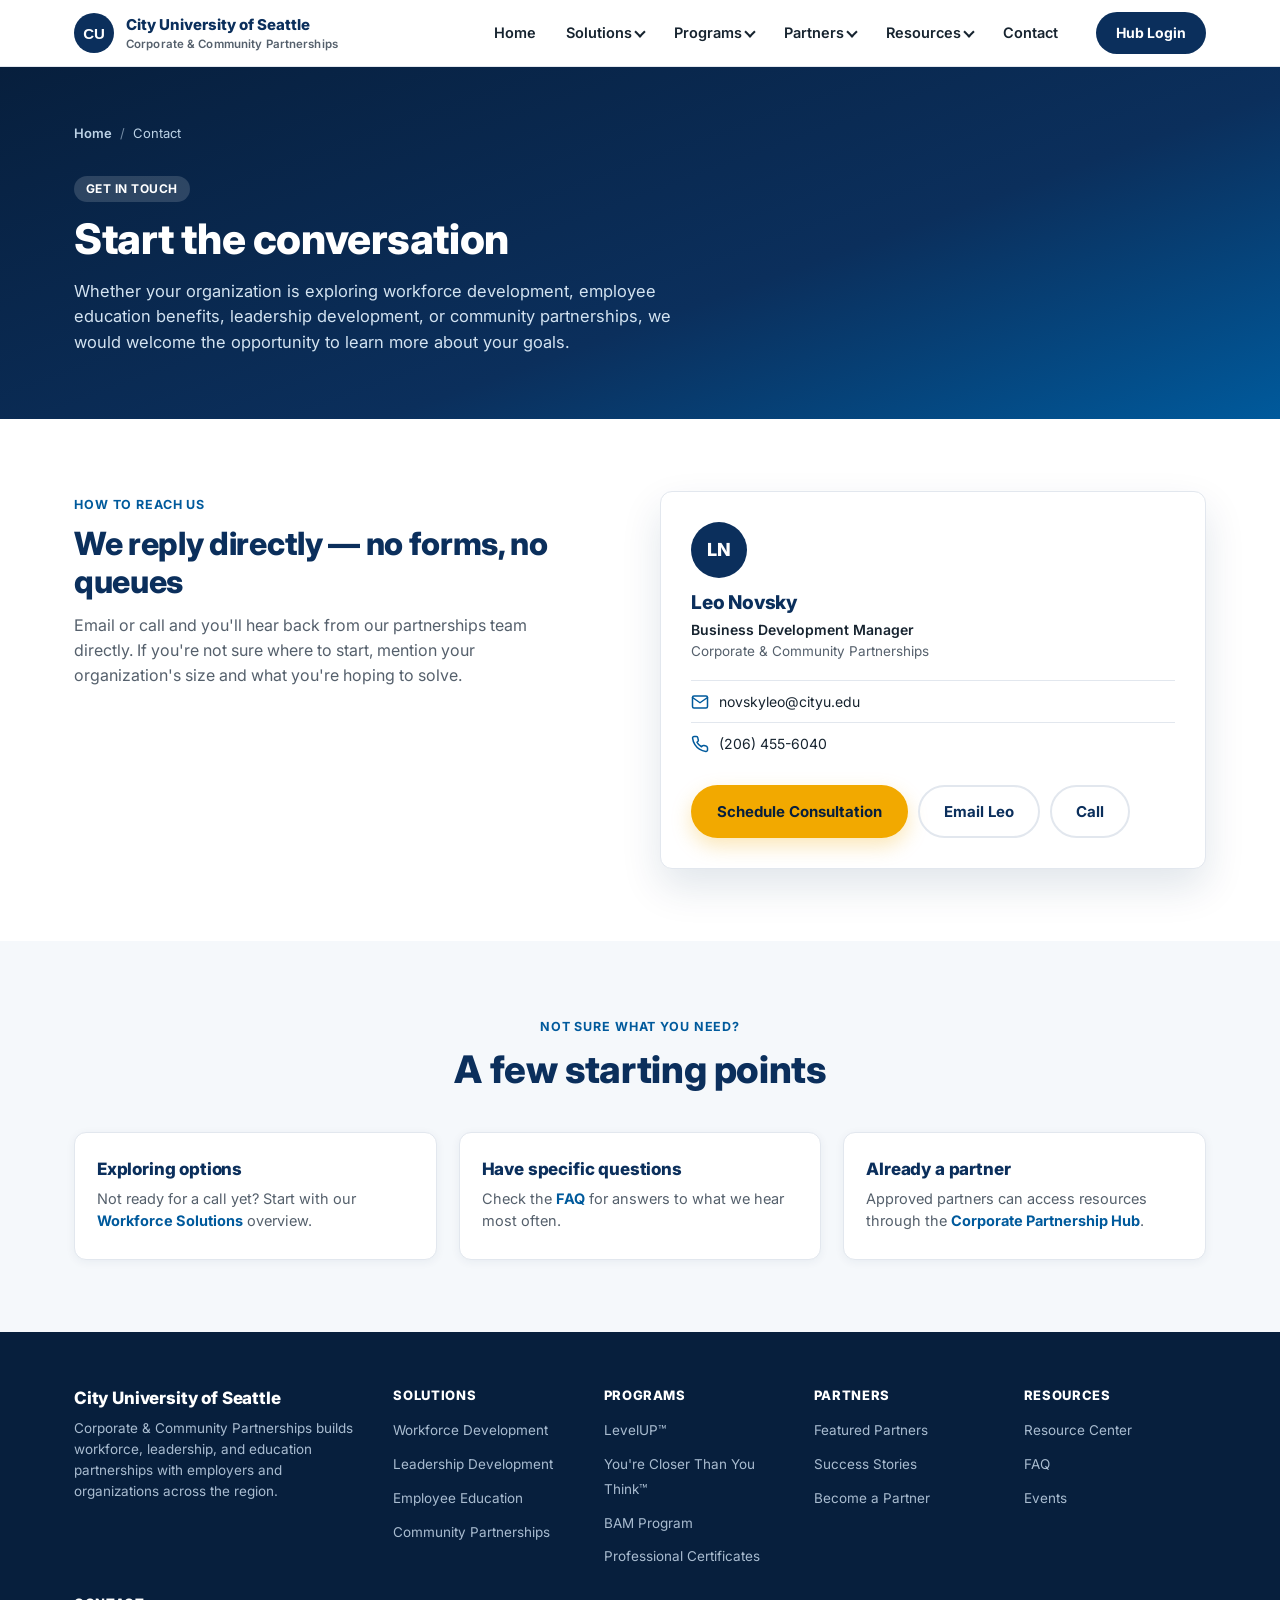
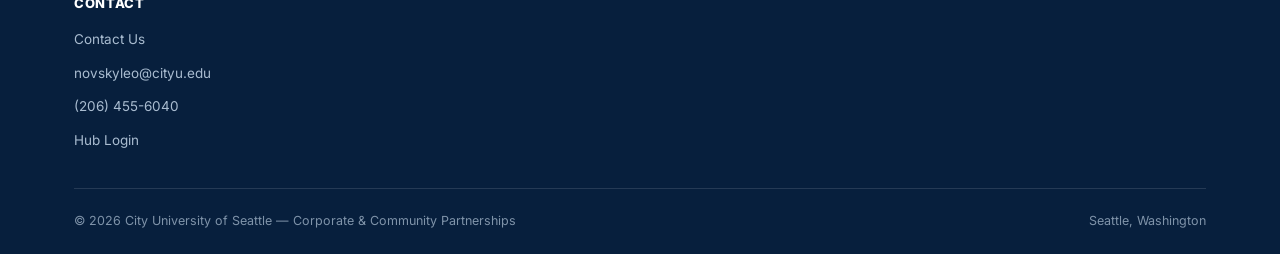
==== contact.html @ 57ca1e52 "Build out Corporate & Community Partnerships site Assembles the exported page set into a working sta" ====
<!DOCTYPE html>
<html lang="en">
<head>
<meta charset="UTF-8">
<meta name="viewport" content="width=device-width, initial-scale=1.0">
<title>Contact | City University of Seattle Corporate & Community Partnerships</title>
<meta name="description" content="Contact City University of Seattle's Corporate & Community Partnerships team to start a conversation about workforce development.">
<link rel="preconnect" href="https://fonts.googleapis.com">
<link rel="preconnect" href="https://fonts.gstatic.com" crossorigin>
<link href="https://fonts.googleapis.com/css2?family=Inter:wght@400;500;600;700;800;900&display=swap" rel="stylesheet">
<link rel="stylesheet" href="assets/styles.css">
</head>
<body>
<header>
  <div class="nav-wrap">
    <a href="index.html" class="brand">
      <img src="assets/cityu-logo.svg" alt="City University of Seattle logo">
      <span>City University of Seattle
        <span class="brand-sub">Corporate &amp; Community Partnerships</span>
      </span>
    </a>

    <nav class="primary-nav" id="primaryNav" aria-label="Primary">
      <ul>
        <li><a href="index.html">Home</a></li>

        <li class="has-dropdown">
          <button class="nav-top-btn" type="button" aria-expanded="false" aria-haspopup="true">Solutions <span class="caret" aria-hidden="true"></span></button>
          <div class="dropdown">
            <a href="workforce-solutions.html">Workforce Development</a>
            <a href="programs/levelup.html">Leadership Development</a>
            <a href="programs/closer-than-you-think.html">Employee Education</a>
            <a href="workforce-solutions.html#community">Community Partnerships</a>
          </div>
        </li>

        <li class="has-dropdown">
          <button class="nav-top-btn" type="button" aria-expanded="false" aria-haspopup="true">Programs <span class="caret" aria-hidden="true"></span></button>
          <div class="dropdown">
            <a href="programs/levelup.html">LevelUP&trade;</a>
            <a href="programs/closer-than-you-think.html">You're Closer Than You Think&trade;</a>
            <a href="programs/bam.html">BAM Program</a>
            <a href="programs/certificates.html">Professional Certificates</a>
          </div>
        </li>

        <li class="has-dropdown">
          <button class="nav-top-btn" type="button" aria-expanded="false" aria-haspopup="true">Partners <span class="caret" aria-hidden="true"></span></button>
          <div class="dropdown">
            <a href="partners.html">Featured Partners</a>
            <a href="success-stories.html">Success Stories</a>
            <a href="partners.html#process">Become a Partner</a>
          </div>
        </li>

        <li class="has-dropdown">
          <button class="nav-top-btn" type="button" aria-expanded="false" aria-haspopup="true">Resources <span class="caret" aria-hidden="true"></span></button>
          <div class="dropdown">
            <a href="resources.html">Resource Center</a>
            <a href="faq.html">FAQ</a>
            <a href="events.html">Events</a>
          </div>
        </li>

        <li><a href="contact.html">Contact</a></li>
      </ul>
      <a href="dashboard.html" class="btn-hub mobile-hub">Hub Login</a>
    </nav>

    <div class="nav-right">
      <a href="dashboard.html" class="btn-hub">Hub Login</a>
    </div>

    <button class="hamburger" id="hamburgerBtn" aria-label="Toggle navigation menu" aria-expanded="false">
      <span></span><span></span><span></span>
    </button>
  </div>
</header>
<a href="#main-content" class="skip-link">Skip to main content</a>

<main id="main-content">

<section class="page-hero">
  <div class="container">
    <div class="breadcrumb"><a href="index.html">Home</a><span class="sep">/</span>Contact</div>
    <span class="tag">Get In Touch</span>
    <h1>Start the conversation</h1>
    <p class="lede">Whether your organization is exploring workforce development, employee education benefits, leadership development, or community partnerships, we would welcome the opportunity to learn more about your goals.</p>
  </div>
</section>

<section>
  <div class="container">
    <div class="contact-wrap">
      <div>
        <div class="section-head" style="text-align:left;margin:0;max-width:480px;">
          <span class="eyebrow">How to Reach Us</span>
          <h2 style="font-size:clamp(24px,3.4vw,32px);">We reply directly &mdash; no forms, no queues</h2>
          <p>Email or call and you'll hear back from our partnerships team directly. If you're not sure where to start, mention your organization's size and what you're hoping to solve.</p>
        </div>
      </div>
      <div class="contact-card">
        <div class="contact-avatar">LN</div>
        <h3>Leo Novsky</h3>
        <div class="role">Business Development Manager</div>
        <div class="dept">Corporate &amp; Community Partnerships</div>
        <div class="contact-detail">
          <svg aria-hidden="true" focusable="false" width="18" height="18" viewBox="0 0 24 24" fill="none"><path d="M2 6l10 7L22 6" stroke="#005a9c" stroke-width="2" stroke-linecap="round" stroke-linejoin="round"/><rect x="2" y="4" width="20" height="16" rx="2" stroke="#005a9c" stroke-width="2"/></svg>
          novskyleo@cityu.edu
        </div>
        <div class="contact-detail">
          <svg aria-hidden="true" focusable="false" width="18" height="18" viewBox="0 0 24 24" fill="none"><path d="M22 16.9v3a2 2 0 0 1-2.2 2 19.8 19.8 0 0 1-8.6-3.1 19.5 19.5 0 0 1-6-6A19.8 19.8 0 0 1 2.1 4.2 2 2 0 0 1 4.1 2h3a2 2 0 0 1 2 1.7c.1.9.3 1.8.6 2.7a2 2 0 0 1-.5 2.1L8 9.7a16 16 0 0 0 6 6l1.2-1.2a2 2 0 0 1 2.1-.5c.9.3 1.8.5 2.7.6a2 2 0 0 1 1.7 2z" stroke="#005a9c" stroke-width="2" stroke-linecap="round" stroke-linejoin="round"/></svg>
          (206) 455-6040
        </div>
        <div class="contact-actions">
          <a href="mailto:novskyleo@cityu.edu?subject=Schedule%20a%20Partnership%20Conversation" class="btn btn-primary">Schedule Consultation</a>
          <a href="mailto:novskyleo@cityu.edu" class="btn btn-outline-dark">Email Leo</a>
          <a href="tel:2064556040" class="btn btn-outline-dark">Call</a>
        </div>
      </div>
    </div>
  </div>
</section>

<section class="section-alt">
  <div class="container">
    <div class="section-head">
      <span class="eyebrow">Not Sure What You Need?</span>
      <h2>A few starting points</h2>
    </div>
    <div class="grid-3">
      <div class="value-card"><h3>Exploring options</h3><p>Not ready for a call yet? Start with our <a href="workforce-solutions.html" style="color:var(--secondary);font-weight:700;">Workforce Solutions</a> overview.</p></div>
      <div class="value-card"><h3>Have specific questions</h3><p>Check the <a href="faq.html" style="color:var(--secondary);font-weight:700;">FAQ</a> for answers to what we hear most often.</p></div>
      <div class="value-card"><h3>Already a partner</h3><p>Approved partners can access resources through the <a href="dashboard.html" style="color:var(--secondary);font-weight:700;">Corporate Partnership Hub</a>.</p></div>
    </div>
  </div>
</section>

</main>

<footer>
  <div class="container">
    <div class="footer-grid">
      <div class="footer-brand">
        <h4>City University of Seattle</h4>
        <p>Corporate &amp; Community Partnerships builds workforce, leadership, and education partnerships with employers and organizations across the region.</p>
      </div>
      <div class="footer-col">
        <h5>Solutions</h5>
        <ul>
          <li><a href="workforce-solutions.html">Workforce Development</a></li>
          <li><a href="programs/levelup.html">Leadership Development</a></li>
          <li><a href="programs/closer-than-you-think.html">Employee Education</a></li>
          <li><a href="workforce-solutions.html#community">Community Partnerships</a></li>
        </ul>
      </div>
      <div class="footer-col">
        <h5>Programs</h5>
        <ul>
          <li><a href="programs/levelup.html">LevelUP&trade;</a></li>
          <li><a href="programs/closer-than-you-think.html">You're Closer Than You Think&trade;</a></li>
          <li><a href="programs/bam.html">BAM Program</a></li>
          <li><a href="programs/certificates.html">Professional Certificates</a></li>
        </ul>
      </div>
      <div class="footer-col">
        <h5>Partners</h5>
        <ul>
          <li><a href="partners.html">Featured Partners</a></li>
          <li><a href="success-stories.html">Success Stories</a></li>
          <li><a href="partners.html#process">Become a Partner</a></li>
        </ul>
      </div>
      <div class="footer-col">
        <h5>Resources</h5>
        <ul>
          <li><a href="resources.html">Resource Center</a></li>
          <li><a href="faq.html">FAQ</a></li>
          <li><a href="events.html">Events</a></li>
        </ul>
      </div>
      <div class="footer-col">
        <h5>Contact</h5>
        <ul>
          <li><a href="contact.html">Contact Us</a></li>
          <li><a href="mailto:novskyleo@cityu.edu">novskyleo@cityu.edu</a></li>
          <li><a href="tel:2064556040">(206) 455-6040</a></li>
          <li><a href="dashboard.html">Hub Login</a></li>
        </ul>
      </div>
    </div>
    <div class="footer-bottom">
      <span>&copy; <span id="year"></span> City University of Seattle &mdash; Corporate &amp; Community Partnerships</span>
      <span>Seattle, Washington</span>
    </div>
  </div>
</footer>
<script src="assets/main.js"></script>

</body>
</html>
---- assets/styles.css ----
/* ==========================================================================
   City University of Seattle — Corporate & Community Partnerships
   ========================================================================== */

:root {
  --primary: #0b2f5c;
  --primary-dark: #071f3d;
  --secondary: #005a9c;
  --accent: #f2a900;
  --ink: #16232f;
  --ink-soft: #55606c;
  --line: #e2e7ee;
  --bg-alt: #f5f8fb;
  --white: #ffffff;
  --success: #1a7a4c;
  --warn-bg: #fdf3dd;
  --warn-ink: #6b4700;
  --radius: 12px;
  --shadow: 0 2px 10px rgba(11, 47, 92, 0.06);
  --shadow-lg: 0 18px 40px rgba(11, 47, 92, 0.12);
  --container: 1180px;
}

* { box-sizing: border-box; }

html { scroll-behavior: smooth; }

body {
  margin: 0;
  font-family: 'Inter', -apple-system, BlinkMacSystemFont, 'Segoe UI', Arial, sans-serif;
  color: var(--ink);
  background: var(--white);
  line-height: 1.55;
  -webkit-font-smoothing: antialiased;
}

img { max-width: 100%; display: block; }

a { color: inherit; text-decoration: none; }

h1, h2, h3, h4, h5 { margin: 0; line-height: 1.2; font-weight: 800; letter-spacing: -0.01em; }

p { margin: 0; }

ul { margin: 0; padding: 0; list-style: none; }

button { font: inherit; cursor: pointer; }

.container {
  max-width: var(--container);
  margin: 0 auto;
  padding: 0 24px;
}

.skip-link {
  position: absolute;
  left: -999px;
  top: auto;
  background: var(--primary);
  color: #fff;
  padding: 12px 18px;
  border-radius: 8px;
  z-index: 999;
}
.skip-link:focus {
  left: 24px;
  top: 12px;
}

/* ===== Buttons ===== */
.btn {
  display: inline-flex;
  align-items: center;
  justify-content: center;
  gap: 6px;
  padding: 13px 24px;
  border-radius: 999px;
  font-weight: 700;
  font-size: 15px;
  border: 2px solid transparent;
  transition: transform 0.15s ease, box-shadow 0.15s ease, background 0.15s ease, color 0.15s ease;
  white-space: nowrap;
}
.btn:hover { transform: translateY(-1px); }
.btn-primary {
  background: var(--accent);
  color: var(--primary-dark);
  box-shadow: 0 8px 20px rgba(242, 169, 0, 0.28);
}
.btn-primary:hover { box-shadow: 0 12px 26px rgba(242, 169, 0, 0.38); }
.btn-outline {
  background: transparent;
  color: #fff;
  border-color: rgba(255, 255, 255, 0.55);
}
.btn-outline:hover { background: rgba(255, 255, 255, 0.12); border-color: #fff; }
.btn-outline-dark {
  background: transparent;
  color: var(--primary);
  border-color: var(--line);
}
.btn-outline-dark:hover { border-color: var(--primary); background: var(--bg-alt); }
.btn-hub {
  display: inline-flex;
  align-items: center;
  padding: 10px 20px;
  border-radius: 999px;
  background: var(--primary);
  color: #fff;
  font-weight: 700;
  font-size: 14px;
}
.btn-hub:hover { background: var(--secondary); }

/* ===== Header ===== */
header {
  position: sticky;
  top: 0;
  z-index: 100;
  background: rgba(255, 255, 255, 0.96);
  backdrop-filter: saturate(180%) blur(10px);
  border-bottom: 1px solid var(--line);
}
.nav-wrap {
  max-width: var(--container);
  margin: 0 auto;
  padding: 12px 24px;
  display: flex;
  align-items: center;
  gap: 24px;
}
.brand {
  display: flex;
  align-items: center;
  gap: 12px;
  font-weight: 800;
  font-size: 15px;
  color: var(--primary);
  margin-right: auto;
}
.brand img { width: 40px; height: 40px; border-radius: 8px; }
.brand-sub {
  display: block;
  font-weight: 600;
  font-size: 11.5px;
  color: var(--ink-soft);
  letter-spacing: 0.01em;
}

.primary-nav { display: flex; align-items: center; gap: 4px; }
.primary-nav > ul { display: flex; align-items: center; gap: 2px; }
.primary-nav > ul > li > a,
.nav-top-btn {
  display: flex;
  align-items: center;
  gap: 4px;
  padding: 10px 14px;
  border-radius: 8px;
  font-weight: 600;
  font-size: 14.5px;
  color: var(--ink);
  background: none;
  border: none;
}
.primary-nav > ul > li > a:hover,
.nav-top-btn:hover,
.has-dropdown:hover .nav-top-btn { background: var(--bg-alt); color: var(--primary); }
.caret {
  width: 8px;
  height: 8px;
  border-right: 2px solid currentColor;
  border-bottom: 2px solid currentColor;
  transform: rotate(45deg);
  margin-top: -3px;
  transition: transform 0.15s ease;
}
.has-dropdown { position: relative; }
.has-dropdown:hover .caret,
.has-dropdown.open .caret { transform: rotate(-135deg); margin-top: 3px; }

.dropdown {
  position: absolute;
  top: calc(100% + 6px);
  left: 0;
  min-width: 240px;
  background: #fff;
  border: 1px solid var(--line);
  border-radius: var(--radius);
  box-shadow: var(--shadow-lg);
  padding: 8px;
  display: none;
  flex-direction: column;
  gap: 2px;
}
.has-dropdown:hover .dropdown,
.has-dropdown.open .dropdown { display: flex; }
.dropdown a {
  padding: 10px 12px;
  border-radius: 8px;
  font-size: 14px;
  font-weight: 600;
  color: var(--ink);
}
.dropdown a:hover { background: var(--bg-alt); color: var(--primary); }

.nav-right { display: flex; align-items: center; }
.mobile-hub { display: none; }

.hamburger {
  display: none;
  flex-direction: column;
  justify-content: center;
  gap: 5px;
  width: 40px;
  height: 40px;
  background: none;
  border: 1px solid var(--line);
  border-radius: 8px;
}
.hamburger span {
  display: block;
  width: 18px;
  height: 2px;
  margin: 0 auto;
  background: var(--ink);
  transition: transform 0.2s ease, opacity 0.2s ease;
}
.hamburger[aria-expanded="true"] span:nth-child(1) { transform: translateY(7px) rotate(45deg); }
.hamburger[aria-expanded="true"] span:nth-child(2) { opacity: 0; }
.hamburger[aria-expanded="true"] span:nth-child(3) { transform: translateY(-7px) rotate(-45deg); }

/* ===== Hero ===== */
.hero {
  background: linear-gradient(160deg, var(--primary-dark), var(--primary) 55%, var(--secondary));
  color: #fff;
  padding: 88px 0 72px;
}
.hero-inner { max-width: 760px; }
.hero-eyebrow {
  display: inline-block;
  font-size: 13px;
  font-weight: 700;
  letter-spacing: 0.06em;
  text-transform: uppercase;
  color: var(--accent);
  margin-bottom: 18px;
}
.hero h1 {
  font-size: clamp(34px, 5.2vw, 56px);
  margin-bottom: 18px;
}
.hero h1 .line { display: block; }
.hero .subhead {
  font-size: 19px;
  font-weight: 600;
  color: #dce8f5;
  margin-bottom: 14px;
}
.hero .body {
  font-size: 16.5px;
  color: #c9d9ea;
  max-width: 620px;
  margin-bottom: 34px;
}
.hero-actions { display: flex; flex-wrap: wrap; gap: 12px; }

/* ===== Trust band / KPIs ===== */
.trust-band {
  transform: translateY(-38px);
  background: #fff;
  border-radius: var(--radius);
  box-shadow: var(--shadow-lg);
  border: 1px solid var(--line);
  padding: 28px 12px;
}
.kpi-grid {
  display: grid;
  grid-template-columns: repeat(4, 1fr);
  text-align: center;
}
.kpi { padding: 8px 12px; border-right: 1px solid var(--line); }
.kpi:last-child { border-right: none; }
.kpi .num { font-size: clamp(24px, 3vw, 32px); font-weight: 800; color: var(--primary); }
.kpi .label { font-size: 13px; color: var(--ink-soft); font-weight: 600; margin-top: 4px; }

/* ===== Section scaffolding ===== */
section { padding: 72px 0; }
.section-alt { background: var(--bg-alt); }
.section-head { max-width: 640px; margin: 0 auto 40px; text-align: center; }
.section-head .eyebrow,
.eyebrow {
  display: inline-block;
  font-size: 12.5px;
  font-weight: 700;
  letter-spacing: 0.07em;
  text-transform: uppercase;
  color: var(--secondary);
  margin-bottom: 10px;
}
.section-head h2 { font-size: clamp(26px, 3.4vw, 38px); color: var(--primary); margin-bottom: 12px; }
.section-head p { color: var(--ink-soft); font-size: 16px; }
.section-cta { text-align: center; margin-top: 40px; }

/* ===== Grids & cards ===== */
.grid-2 { display: grid; grid-template-columns: repeat(2, 1fr); gap: 24px; }
.grid-3 { display: grid; grid-template-columns: repeat(3, 1fr); gap: 22px; }
.grid-4 { display: grid; grid-template-columns: repeat(4, 1fr); gap: 20px; }
.grid-6 { display: grid; grid-template-columns: repeat(6, 1fr); gap: 16px; }

.value-card, .industry-card, .resource-card {
  background: #fff;
  border: 1px solid var(--line);
  border-radius: var(--radius);
  padding: 26px 22px;
  box-shadow: var(--shadow);
}
.section-alt .value-card, .section-alt .industry-card { background: #fff; }
.value-card h3, .industry-card h3, .resource-card h3 { font-size: 17px; color: var(--primary); margin-bottom: 8px; }
.value-card p, .industry-card p, .resource-card p { color: var(--ink-soft); font-size: 14.5px; }

.icon-badge {
  width: 44px;
  height: 44px;
  border-radius: 10px;
  background: var(--primary);
  display: flex;
  align-items: center;
  justify-content: center;
  margin-bottom: 16px;
}
.challenge-card .icon-badge { background: var(--bg-alt); color: var(--secondary); }

.challenge-card {
  background: #fff;
  border: 1px solid var(--line);
  border-radius: var(--radius);
  padding: 20px 16px;
  display: flex;
  gap: 12px;
  align-items: flex-start;
}
.challenge-card h3 { font-size: 15px; color: var(--primary); margin-bottom: 6px; }
.challenge-card p { font-size: 13.5px; color: var(--ink-soft); }

.resource-card { display: flex; flex-direction: column; gap: 10px; align-items: flex-start; }
.res-type {
  font-size: 11.5px;
  font-weight: 700;
  letter-spacing: 0.05em;
  text-transform: uppercase;
  color: var(--secondary);
  background: var(--bg-alt);
  padding: 4px 10px;
  border-radius: 999px;
}
.resource-card .btn { margin-top: 6px; }

/* ===== Solutions (home) ===== */
.solution-card {
  background: #fff;
  border: 1px solid var(--line);
  border-radius: var(--radius);
  overflow: hidden;
  box-shadow: var(--shadow);
}
.solution-head { background: var(--primary); color: #fff; padding: 28px 26px; }
.solution-head h3 { font-size: 22px; margin: 8px 0; }
.solution-head p { color: #cfe0f0; font-size: 14.5px; }
.tag {
  display: inline-block;
  font-size: 12px;
  font-weight: 700;
  letter-spacing: 0.04em;
  text-transform: uppercase;
  background: rgba(255, 255, 255, 0.15);
  color: #fff;
  padding: 4px 12px;
  border-radius: 999px;
}
.section-alt .tag, section:not(.section-alt) .spotlight .tag { background: var(--bg-alt); color: var(--secondary); }
.solution-body { padding: 24px 26px 28px; }
.solution-body ul { margin-bottom: 20px; display: flex; flex-direction: column; gap: 9px; }
.solution-body li {
  font-size: 14.5px;
  color: var(--ink-soft);
  padding-left: 22px;
  position: relative;
}
.solution-body li::before {
  content: "";
  position: absolute;
  left: 0;
  top: 7px;
  width: 8px;
  height: 8px;
  border-radius: 50%;
  background: var(--accent);
}

/* ===== Compare table ===== */
.compare-table-wrap { margin-bottom: 32px; }
.compare-table-scroll { overflow-x: auto; border: 1px solid var(--line); border-radius: var(--radius); background: #fff; }
.compare-table { width: 100%; border-collapse: collapse; min-width: 520px; }
.compare-table caption { text-align: left; padding: 16px 20px 0; font-size: 13px; color: var(--ink-soft); }
.compare-table th, .compare-table td { text-align: left; padding: 16px 20px; font-size: 14.5px; }
.compare-table thead th {
  background: var(--primary);
  color: #fff;
  font-weight: 700;
  font-size: 13px;
  text-transform: uppercase;
  letter-spacing: 0.04em;
}
.compare-table tbody tr:not(:last-child) { border-bottom: 1px solid var(--line); }
.compare-table td.goal { color: var(--ink); font-weight: 600; }
.compare-table td.rec { color: var(--secondary); font-weight: 700; }
.compare-actions { display: flex; justify-content: center; gap: 12px; flex-wrap: wrap; }

/* ===== Process track ===== */
.process-track {
  display: grid;
  grid-template-columns: repeat(5, 1fr);
  gap: 18px;
  position: relative;
}
.process-step {
  background: #fff;
  border: 1px solid var(--line);
  border-radius: var(--radius);
  padding: 22px 16px;
  text-align: center;
  box-shadow: var(--shadow);
}
.process-num {
  width: 34px;
  height: 34px;
  margin: 0 auto 12px;
  border-radius: 50%;
  background: var(--primary);
  color: #fff;
  display: flex;
  align-items: center;
  justify-content: center;
  font-weight: 800;
  font-size: 15px;
}
.process-step h4 { font-size: 15px; color: var(--primary); margin-bottom: 6px; }
.process-step p { font-size: 13.5px; color: var(--ink-soft); }

/* ===== Logo wall ===== */
.logo-wall {
  display: grid;
  grid-template-columns: repeat(4, 1fr);
  gap: 18px;
  margin-bottom: 8px;
}
.logo-tile {
  background: #fff;
  border: 1px solid var(--line);
  border-radius: var(--radius);
  padding: 22px;
  display: flex;
  align-items: center;
  justify-content: center;
  min-height: 88px;
  filter: grayscale(100%);
  opacity: 0.75;
  transition: filter 0.2s ease, opacity 0.2s ease;
}
.logo-tile:hover { filter: none; opacity: 1; }
.logo-tile img { max-height: 32px; width: auto; }

/* ===== Spotlight / case study ===== */
.spotlight {
  background: #fff;
  border: 1px solid var(--line);
  border-radius: var(--radius);
  padding: 40px;
  display: grid;
  grid-template-columns: 1.6fr 1fr;
  gap: 40px;
  box-shadow: var(--shadow-lg);
}
.spotlight h3 { font-size: 24px; color: var(--primary); margin: 10px 0 4px; }
.spotlight .subtitle { color: var(--ink-soft); font-weight: 600; margin-bottom: 24px; display: block; }
.case-study-grid { display: grid; grid-template-columns: repeat(3, 1fr); gap: 20px; margin-bottom: 24px; }
.case-label {
  display: block;
  font-size: 11.5px;
  font-weight: 700;
  letter-spacing: 0.05em;
  text-transform: uppercase;
  color: var(--secondary);
  margin-bottom: 6px;
}
.case-block p { font-size: 14px; color: var(--ink-soft); }
.metric-pill {
  display: inline-flex;
  align-items: baseline;
  gap: 8px;
  background: var(--bg-alt);
  padding: 10px 18px;
  border-radius: 999px;
}
.metric-num { font-size: 20px; font-weight: 800; color: var(--primary); }
.metric-label { font-size: 13px; color: var(--ink-soft); font-weight: 600; }
.partner-flow { display: flex; flex-direction: column; justify-content: center; gap: 18px; }
.flow-row { display: flex; align-items: center; gap: 14px; }
.flow-badge {
  width: 40px;
  height: 40px;
  border-radius: 10px;
  background: var(--primary);
  color: #fff;
  font-weight: 800;
  font-size: 13px;
  display: flex;
  align-items: center;
  justify-content: center;
  flex-shrink: 0;
}
.flow-text { font-size: 14px; font-weight: 600; color: var(--ink); }

/* ===== Funnel ===== */
.funnel { max-width: 420px; margin: 0 auto; display: flex; flex-direction: column; align-items: center; gap: 4px; }
.funnel-step {
  width: 100%;
  text-align: center;
  background: #fff;
  border: 1px solid var(--line);
  border-radius: 10px;
  padding: 14px;
  font-weight: 700;
  font-size: 14.5px;
  color: var(--primary);
  box-shadow: var(--shadow);
}
.funnel-step.impact { background: var(--primary); color: #fff; border-color: var(--primary); }
.funnel-arrow { color: var(--secondary); font-size: 18px; line-height: 1; padding: 2px 0; }

/* ===== FAQ ===== */
.faq-list { display: flex; flex-direction: column; gap: 10px; max-width: 760px; margin: 0 auto; }
.faq-item { background: #fff; border: 1px solid var(--line); border-radius: 10px; overflow: hidden; }
.faq-question {
  width: 100%;
  display: flex;
  align-items: center;
  justify-content: space-between;
  gap: 16px;
  background: none;
  border: none;
  padding: 18px 20px;
  text-align: left;
  font-weight: 700;
  font-size: 15px;
  color: var(--ink);
}
.faq-question:hover { color: var(--primary); }
.plus {
  position: relative;
  width: 16px;
  height: 16px;
  flex-shrink: 0;
}
.plus::before, .plus::after {
  content: "";
  position: absolute;
  background: var(--secondary);
  border-radius: 2px;
}
.plus::before { width: 16px; height: 2px; top: 7px; left: 0; }
.plus::after { width: 2px; height: 16px; top: 0; left: 7px; transition: transform 0.2s ease; }
.faq-question[aria-expanded="true"] .plus::after { transform: rotate(90deg); }
.faq-answer {
  max-height: 0;
  overflow: hidden;
  transition: max-height 0.25s ease;
}
.faq-answer-inner { padding: 0 20px 18px; color: var(--ink-soft); font-size: 14.5px; }

/* ===== Hub banner ===== */
.hub-banner {
  background: linear-gradient(135deg, var(--primary-dark), var(--secondary));
  color: #fff;
  border-radius: var(--radius);
  padding: 40px;
  display: flex;
  align-items: center;
  justify-content: space-between;
  gap: 32px;
  flex-wrap: wrap;
}
.hub-banner-text h3 { font-size: 22px; margin-bottom: 10px; }
.hub-banner-text p { color: #d6e6f4; font-size: 14.5px; max-width: 520px; }
.hub-feature-grid { display: grid; grid-template-columns: repeat(2, 1fr); gap: 8px 20px; margin-top: 18px; }
.hub-feature { display: flex; align-items: center; gap: 8px; font-size: 13.5px; color: #eaf2fa; }
.hub-feature .dot { width: 6px; height: 6px; border-radius: 50%; background: var(--accent); flex-shrink: 0; }

/* ===== Contact ===== */
.contact-wrap { display: grid; grid-template-columns: 1fr 1fr; gap: 40px; align-items: start; }
.contact-card {
  background: #fff;
  border: 1px solid var(--line);
  border-radius: var(--radius);
  padding: 30px;
  box-shadow: var(--shadow-lg);
}
.contact-avatar {
  width: 56px;
  height: 56px;
  border-radius: 50%;
  background: var(--primary);
  color: #fff;
  font-weight: 800;
  font-size: 18px;
  display: flex;
  align-items: center;
  justify-content: center;
  margin-bottom: 14px;
}
.contact-card h3 { font-size: 19px; color: var(--primary); }
.contact-card .role { font-weight: 600; font-size: 14px; margin-top: 4px; }
.contact-card .dept { color: var(--ink-soft); font-size: 13.5px; margin-bottom: 18px; }
.contact-detail {
  display: flex;
  align-items: center;
  gap: 10px;
  font-size: 14px;
  padding: 10px 0;
  border-top: 1px solid var(--line);
}
.contact-actions { display: flex; flex-wrap: wrap; gap: 10px; margin-top: 20px; }

/* ===== Notice banner ===== */
.notice-banner {
  display: flex;
  gap: 12px;
  align-items: flex-start;
  background: var(--warn-bg);
  border: 1px solid #f0ddab;
  border-radius: var(--radius);
  padding: 18px 20px;
  margin-bottom: 40px;
  color: var(--warn-ink);
  font-size: 14.5px;
}
.notice-banner svg { flex-shrink: 0; margin-top: 1px; }

/* ===== Page hero (interior pages) ===== */
.page-hero {
  background: linear-gradient(160deg, var(--primary-dark), var(--primary) 60%, var(--secondary));
  color: #fff;
  padding: 56px 0 64px;
}
.breadcrumb { font-size: 13px; color: #bcd2e6; margin-bottom: 18px; }
.breadcrumb a { color: #bcd2e6; font-weight: 600; }
.breadcrumb a:hover { color: #fff; }
.breadcrumb .sep { margin: 0 8px; opacity: 0.6; }
.page-hero .tag { margin: 14px 0 12px; }
.page-hero h1 { font-size: clamp(28px, 4vw, 42px); max-width: 760px; }
.page-hero .lede { font-size: 16.5px; color: #d3e3f1; max-width: 620px; margin-top: 14px; }
.page-hero-actions { display: flex; flex-wrap: wrap; gap: 12px; margin-top: 26px; }

/* ===== Subnav pills (program pages) ===== */
.subnav-pills {
  display: flex;
  flex-wrap: wrap;
  gap: 8px;
  margin-bottom: 40px;
}
.subnav-pills a {
  padding: 9px 16px;
  border-radius: 999px;
  border: 1px solid var(--line);
  font-size: 13.5px;
  font-weight: 600;
  color: var(--ink-soft);
}
.subnav-pills a:hover { border-color: var(--secondary); color: var(--secondary); }
.subnav-pills a.active { background: var(--primary); border-color: var(--primary); color: #fff; }

/* ===== Dashboard preview ===== */
.dash-shell {
  border: 1px solid var(--line);
  border-radius: var(--radius);
  overflow: hidden;
  box-shadow: var(--shadow-lg);
  margin-bottom: 32px;
}
.dash-topbar {
  background: var(--primary);
  color: #fff;
  padding: 16px 22px;
  display: flex;
  align-items: center;
  justify-content: space-between;
  font-size: 14px;
}
.dash-user { display: flex; align-items: center; gap: 10px; font-size: 13.5px; }
.dash-avatar {
  width: 30px;
  height: 30px;
  border-radius: 50%;
  background: var(--accent);
  color: var(--primary-dark);
  font-weight: 800;
  font-size: 12px;
  display: flex;
  align-items: center;
  justify-content: center;
}
.dash-body { display: grid; grid-template-columns: 220px 1fr; background: #fff; }
.dash-sidebar { border-right: 1px solid var(--line); padding: 16px 10px; display: flex; flex-direction: column; gap: 2px; }
.dash-sidebar a { padding: 10px 12px; border-radius: 8px; font-size: 14px; font-weight: 600; color: var(--ink-soft); }
.dash-sidebar a:hover { background: var(--bg-alt); }
.dash-sidebar a.active { background: var(--primary); color: #fff; }
.dash-main { padding: 26px; }
.dash-widget-grid { display: grid; grid-template-columns: repeat(3, 1fr); gap: 16px; margin-bottom: 26px; }
.dash-widget { background: var(--bg-alt); border-radius: 10px; padding: 18px; }
.w-label { font-size: 12.5px; color: var(--ink-soft); font-weight: 600; margin-bottom: 6px; }
.w-value { font-size: 24px; font-weight: 800; color: var(--primary); }
.dash-table { width: 100%; border-collapse: collapse; }
.dash-table th, .dash-table td { text-align: left; padding: 12px 10px; font-size: 14px; border-bottom: 1px solid var(--line); }
.dash-table th { color: var(--ink-soft); font-weight: 700; font-size: 12.5px; text-transform: uppercase; letter-spacing: 0.03em; }
.dash-status { padding: 4px 10px; border-radius: 999px; font-size: 12px; font-weight: 700; }
.dash-status.active { background: #e4f5ec; color: var(--success); }
.dash-status.pending { background: var(--warn-bg); color: var(--warn-ink); }

/* ===== Footer ===== */
footer { background: var(--primary-dark); color: #cfdcea; padding: 56px 0 24px; }
.footer-grid {
  display: grid;
  grid-template-columns: 1.6fr repeat(4, 1fr);
  gap: 28px;
  padding-bottom: 36px;
  border-bottom: 1px solid rgba(255, 255, 255, 0.12);
}
.footer-brand h4 { color: #fff; font-size: 17px; margin-bottom: 10px; }
.footer-brand p { font-size: 13.5px; color: #a9bcd0; }
.footer-col h5 { color: #fff; font-size: 13px; text-transform: uppercase; letter-spacing: 0.05em; margin-bottom: 14px; }
.footer-col ul { display: flex; flex-direction: column; gap: 9px; }
.footer-col a { font-size: 13.5px; color: #a9bcd0; }
.footer-col a:hover { color: #fff; }
.footer-bottom {
  display: flex;
  justify-content: space-between;
  flex-wrap: wrap;
  gap: 8px;
  padding-top: 22px;
  font-size: 12.5px;
  color: #7f93a9;
}

/* ==========================================================================
   Responsive
   ========================================================================== */
@media (max-width: 980px) {
  .primary-nav, .nav-right { display: none; }
  .hamburger { display: flex; }

  header.nav-open .primary-nav {
    display: flex;
    flex-direction: column;
    align-items: stretch;
    position: absolute;
    top: 100%;
    left: 0;
    right: 0;
    background: #fff;
    border-bottom: 1px solid var(--line);
    padding: 12px;
    box-shadow: var(--shadow-lg);
  }
  header.nav-open .primary-nav > ul { flex-direction: column; align-items: stretch; gap: 2px; }
  header.nav-open .dropdown {
    position: static;
    display: none;
    box-shadow: none;
    border: none;
    padding: 0 0 0 14px;
  }
  header.nav-open .has-dropdown.open .dropdown { display: flex; }
  header.nav-open .mobile-hub { display: flex; margin-top: 10px; justify-content: center; }

  .grid-4, .grid-6 { grid-template-columns: repeat(2, 1fr); }
  .kpi-grid { grid-template-columns: repeat(2, 1fr); row-gap: 18px; }
  .kpi:nth-child(2) { border-right: none; }
  .process-track { grid-template-columns: repeat(2, 1fr); }
  .logo-wall { grid-template-columns: repeat(2, 1fr); }
}

@media (max-width: 860px) {
  .contact-wrap { grid-template-columns: 1fr; }
  .spotlight { grid-template-columns: 1fr; padding: 28px; }
  .hub-banner { flex-direction: column; align-items: flex-start; }
  .dash-body { grid-template-columns: 1fr; }
  .dash-sidebar { flex-direction: row; flex-wrap: wrap; border-right: none; border-bottom: 1px solid var(--line); }
  .footer-grid { grid-template-columns: repeat(2, 1fr); }
}

@media (max-width: 640px) {
  section { padding: 52px 0; }
  .grid-2, .grid-3, .grid-4, .grid-6 { grid-template-columns: 1fr; }
  .kpi-grid { grid-template-columns: repeat(2, 1fr); }
  .process-track { grid-template-columns: 1fr; }
  .logo-wall { grid-template-columns: repeat(2, 1fr); }
  .case-study-grid { grid-template-columns: 1fr; }
  .dash-widget-grid { grid-template-columns: 1fr; }
  .footer-grid { grid-template-columns: 1fr; }
  .hero { padding: 64px 0 56px; }
  .trust-band { transform: none; margin-top: 24px; }
}
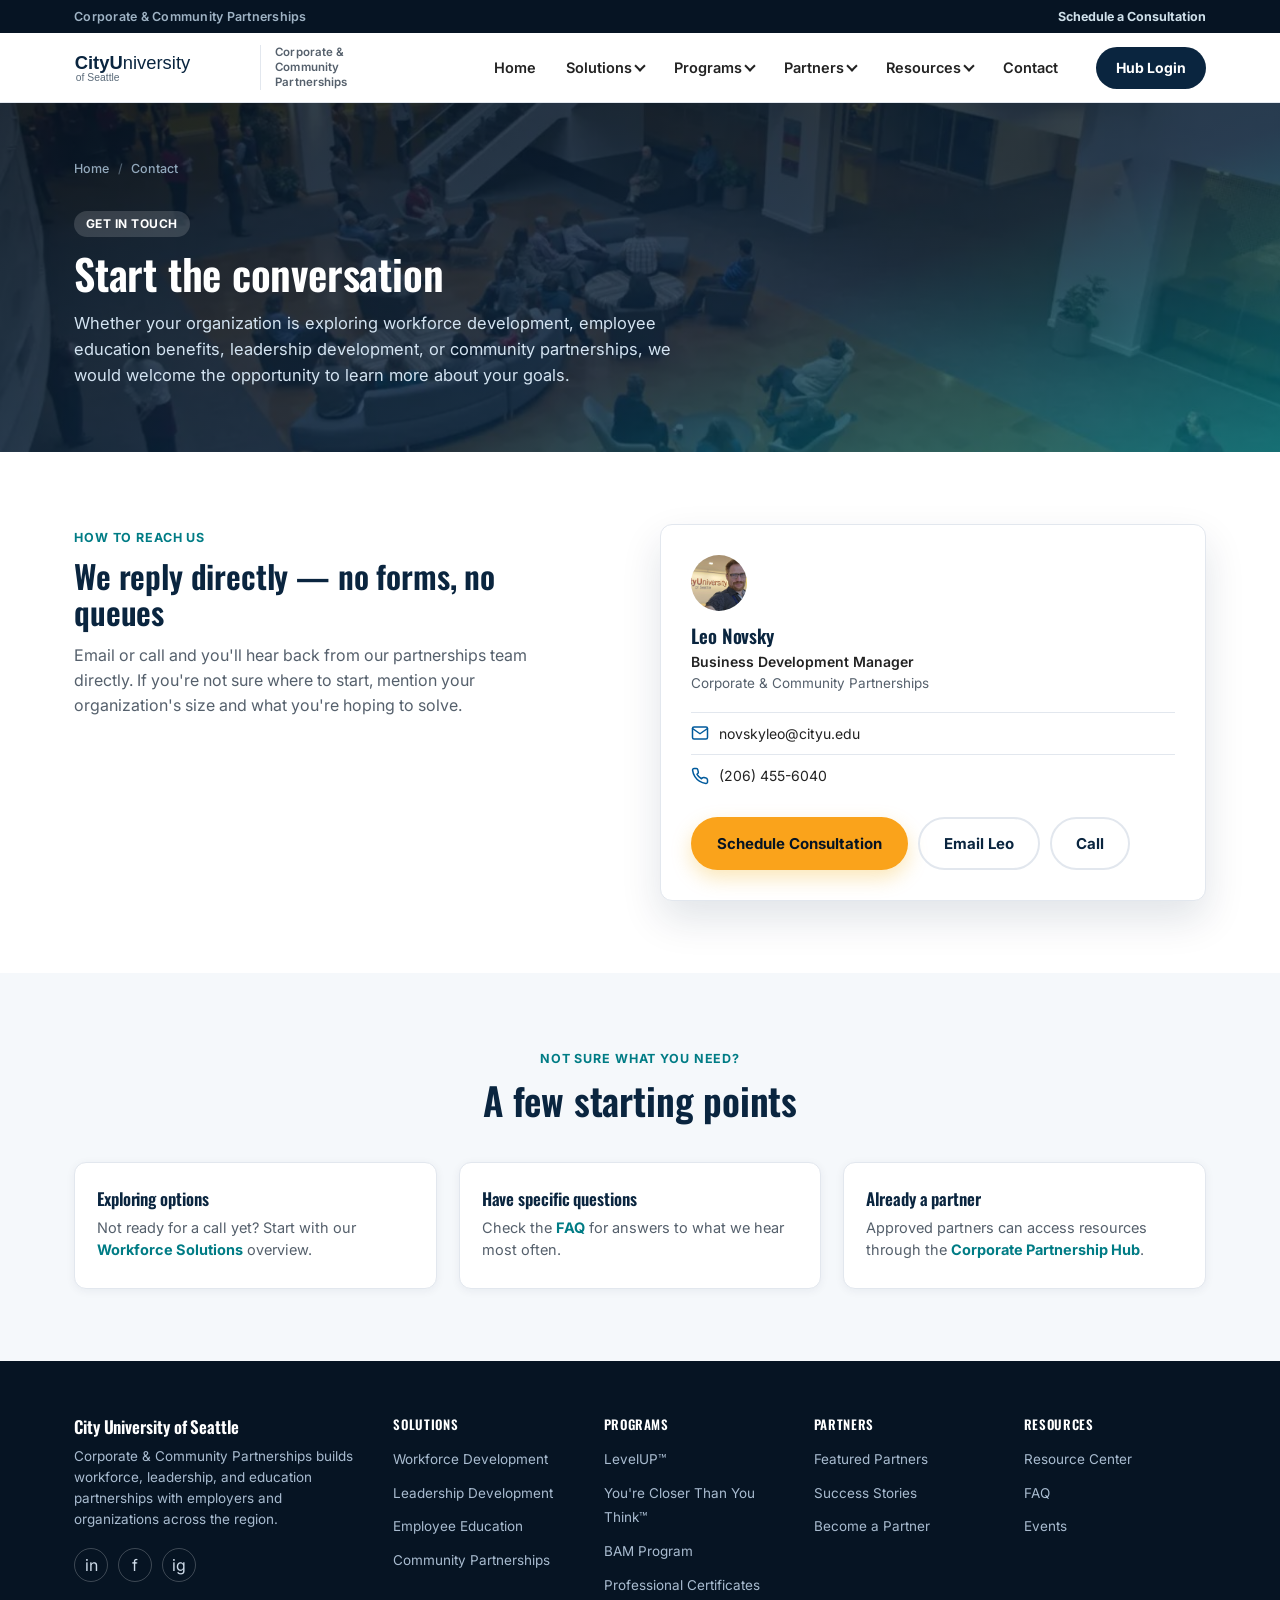
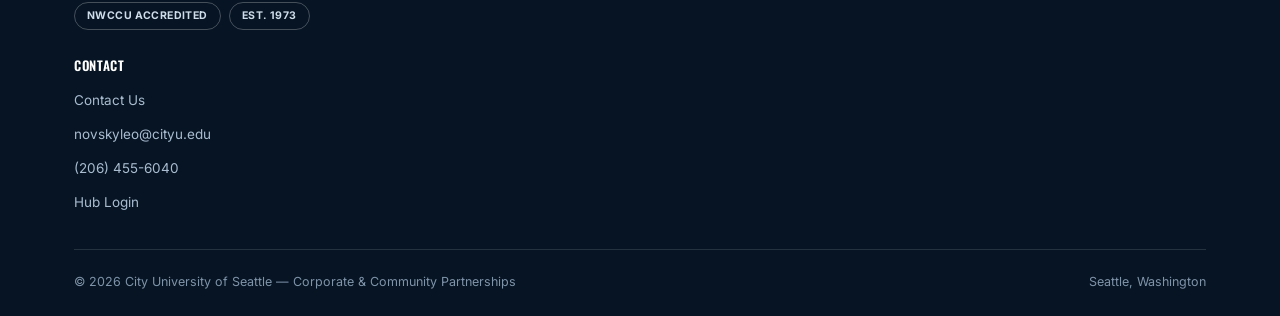
==== commit 3f2c5d75: "Align site with cityu.edu brand system and add real photography Matches the official CityU brand pul" ====
--- a/contact.html
+++ b/contact.html
@@ -7,17 +7,21 @@
 <meta name="description" content="Contact City University of Seattle's Corporate & Community Partnerships team to start a conversation about workforce development.">
 <link rel="preconnect" href="https://fonts.googleapis.com">
 <link rel="preconnect" href="https://fonts.gstatic.com" crossorigin>
-<link href="https://fonts.googleapis.com/css2?family=Inter:wght@400;500;600;700;800;900&display=swap" rel="stylesheet">
+<link href="https://fonts.googleapis.com/css2?family=Inter:wght@400;500;600;700;800;900&family=Oswald:wght@400;500;600;700&display=swap" rel="stylesheet">
 <link rel="stylesheet" href="assets/styles.css">
 </head>
 <body>
 <header>
+  <div class="utility-bar">
+    <div class="container utility-bar-inner">
+      <span class="utility-label">Corporate & Community Partnerships</span>
+      <a href="contact.html" class="utility-link">Schedule a Consultation</a>
+    </div>
+  </div>
   <div class="nav-wrap">
     <a href="index.html" class="brand">
-      <img src="assets/cityu-logo.svg" alt="City University of Seattle logo">
-      <span>City University of Seattle
-        <span class="brand-sub">Corporate &amp; Community Partnerships</span>
-      </span>
+      <img src="assets/cityu-logo.svg" alt="City University of Seattle">
+      <span class="brand-sub">Corporate &amp; Community Partnerships</span>
     </a>
 
     <nav class="primary-nav" id="primaryNav" aria-label="Primary">
@@ -100,7 +104,7 @@
         </div>
       </div>
       <div class="contact-card">
-        <div class="contact-avatar">LN</div>
+        <img class="contact-avatar" src="assets/photos/leo-novsky.jpg" alt="Leo Novsky">
         <h3>Leo Novsky</h3>
         <div class="role">Business Development Manager</div>
         <div class="dept">Corporate &amp; Community Partnerships</div>
@@ -144,6 +148,15 @@
       <div class="footer-brand">
         <h4>City University of Seattle</h4>
         <p>Corporate &amp; Community Partnerships builds workforce, leadership, and education partnerships with employers and organizations across the region.</p>
+        <div class="footer-social">
+          <a href="#" aria-label="LinkedIn">in</a>
+          <a href="#" aria-label="Facebook">f</a>
+          <a href="#" aria-label="Instagram">ig</a>
+        </div>
+        <div class="accreditation-badges">
+          <span class="accreditation-badge">NWCCU Accredited</span>
+          <span class="accreditation-badge">Est. 1973</span>
+        </div>
       </div>
       <div class="footer-col">
         <h5>Solutions</h5>
--- a/assets/styles.css
+++ b/assets/styles.css
@@ -3,11 +3,12 @@
    ========================================================================== */
 
 :root {
-  --primary: #0b2f5c;
-  --primary-dark: #071f3d;
-  --secondary: #005a9c;
-  --accent: #f2a900;
-  --ink: #16232f;
+  /* CityU official brand palette (matched from cityu.edu) */
+  --primary: #0a253f;
+  --primary-dark: #061423;
+  --secondary: #007c85;
+  --accent: #faa31b;
+  --ink: #222222;
   --ink-soft: #55606c;
   --line: #e2e7ee;
   --bg-alt: #f5f8fb;
@@ -16,9 +17,10 @@
   --warn-bg: #fdf3dd;
   --warn-ink: #6b4700;
   --radius: 12px;
-  --shadow: 0 2px 10px rgba(11, 47, 92, 0.06);
-  --shadow-lg: 0 18px 40px rgba(11, 47, 92, 0.12);
+  --shadow: 0 2px 10px rgba(10, 37, 63, 0.06);
+  --shadow-lg: 0 18px 40px rgba(10, 37, 63, 0.12);
   --container: 1180px;
+  --font-heading: 'Oswald', 'Inter', -apple-system, BlinkMacSystemFont, 'Segoe UI', Arial, sans-serif;
 }
 
 * { box-sizing: border-box; }
@@ -38,7 +40,13 @@
 
 a { color: inherit; text-decoration: none; }
 
-h1, h2, h3, h4, h5 { margin: 0; line-height: 1.2; font-weight: 800; letter-spacing: -0.01em; }
+h1, h2, h3, h4, h5 {
+  margin: 0;
+  line-height: 1.15;
+  font-weight: 600;
+  letter-spacing: -0.005em;
+  font-family: var(--font-heading);
+}
 
 p { margin: 0; }
 
@@ -121,6 +129,22 @@
   backdrop-filter: saturate(180%) blur(10px);
   border-bottom: 1px solid var(--line);
 }
+/* backdrop-filter establishes a containing block for fixed descendants —
+   disable it while the full-screen mobile nav overlay is open so the
+   overlay sizes itself to the viewport, not the header's own box. */
+header.nav-open { backdrop-filter: none; }
+.utility-bar { background: var(--primary-dark); }
+.utility-bar-inner {
+  display: flex;
+  align-items: center;
+  justify-content: space-between;
+  gap: 16px;
+  padding: 7px 24px;
+  font-size: 12.5px;
+}
+.utility-label { color: #9fb3c4; font-weight: 600; letter-spacing: 0.02em; }
+.utility-link { color: #cfe0ea; font-weight: 700; }
+.utility-link:hover { color: #fff; }
 .nav-wrap {
   max-width: var(--container);
   margin: 0 auto;
@@ -138,13 +162,17 @@
   color: var(--primary);
   margin-right: auto;
 }
-.brand img { width: 40px; height: 40px; border-radius: 8px; }
+.brand img { height: 38px; width: auto; }
 .brand-sub {
   display: block;
   font-weight: 600;
   font-size: 11.5px;
   color: var(--ink-soft);
   letter-spacing: 0.01em;
+  padding-left: 14px;
+  border-left: 1px solid var(--line);
+  line-height: 1.3;
+  max-width: 130px;
 }
 
 .primary-nav { display: flex; align-items: center; gap: 4px; }
@@ -180,14 +208,15 @@
 
 .dropdown {
   position: absolute;
-  top: calc(100% + 6px);
+  top: calc(100% + 10px);
   left: 0;
-  min-width: 240px;
-  background: #fff;
-  border: 1px solid var(--line);
+  min-width: 260px;
+  background: #fff;
+  border: 1px solid var(--line);
+  border-top: 3px solid var(--secondary);
   border-radius: var(--radius);
   box-shadow: var(--shadow-lg);
-  padding: 8px;
+  padding: 10px;
   display: none;
   flex-direction: column;
   gap: 2px;
@@ -195,13 +224,14 @@
 .has-dropdown:hover .dropdown,
 .has-dropdown.open .dropdown { display: flex; }
 .dropdown a {
-  padding: 10px 12px;
+  padding: 11px 14px;
   border-radius: 8px;
   font-size: 14px;
   font-weight: 600;
   color: var(--ink);
-}
-.dropdown a:hover { background: var(--bg-alt); color: var(--primary); }
+  border-left: 3px solid transparent;
+}
+.dropdown a:hover { background: var(--bg-alt); color: var(--secondary); border-left-color: var(--secondary); }
 
 .nav-right { display: flex; align-items: center; }
 .mobile-hub { display: none; }
@@ -231,11 +261,16 @@
 
 /* ===== Hero ===== */
 .hero {
-  background: linear-gradient(160deg, var(--primary-dark), var(--primary) 55%, var(--secondary));
+  position: relative;
+  overflow: hidden;
+  background-image: linear-gradient(160deg, rgba(6, 20, 35, 0.82), rgba(10, 37, 63, 0.74) 55%, rgba(0, 124, 133, 0.68)), url('photos/campus-hero.jpg');
+  background-size: cover;
+  background-position: center;
+  background-repeat: no-repeat;
   color: #fff;
   padding: 88px 0 72px;
 }
-.hero-inner { max-width: 760px; }
+.hero-inner { position: relative; max-width: 760px; }
 .hero-eyebrow {
   display: inline-block;
   font-size: 13px;
@@ -246,10 +281,11 @@
   margin-bottom: 18px;
 }
 .hero h1 {
-  font-size: clamp(34px, 5.2vw, 56px);
+  font-size: clamp(26px, 4vw, 46px);
   margin-bottom: 18px;
 }
-.hero h1 .line { display: block; }
+.hero h1 .line { display: block; white-space: nowrap; }
+.hero-accent { color: var(--accent); }
 .hero .subhead {
   font-size: 19px;
   font-weight: 600;
@@ -609,13 +645,8 @@
   width: 56px;
   height: 56px;
   border-radius: 50%;
+  object-fit: cover;
   background: var(--primary);
-  color: #fff;
-  font-weight: 800;
-  font-size: 18px;
-  display: flex;
-  align-items: center;
-  justify-content: center;
   margin-bottom: 14px;
 }
 .contact-card h3 { font-size: 19px; color: var(--primary); }
@@ -648,14 +679,20 @@
 
 /* ===== Page hero (interior pages) ===== */
 .page-hero {
-  background: linear-gradient(160deg, var(--primary-dark), var(--primary) 60%, var(--secondary));
+  position: relative;
+  overflow: hidden;
+  background-image: linear-gradient(160deg, rgba(6, 20, 35, 0.85), rgba(10, 37, 63, 0.8) 60%, rgba(0, 124, 133, 0.74)), url('photos/atrium-hero.jpg');
+  background-size: cover;
+  background-position: center;
+  background-repeat: no-repeat;
   color: #fff;
   padding: 56px 0 64px;
 }
-.breadcrumb { font-size: 13px; color: #bcd2e6; margin-bottom: 18px; }
-.breadcrumb a { color: #bcd2e6; font-weight: 600; }
+.page-hero .container { position: relative; }
+.breadcrumb { font-size: 12.5px; font-weight: 500; color: #93a9bc; margin-bottom: 18px; letter-spacing: 0.01em; }
+.breadcrumb a { color: #93a9bc; font-weight: 500; }
 .breadcrumb a:hover { color: #fff; }
-.breadcrumb .sep { margin: 0 8px; opacity: 0.6; }
+.breadcrumb .sep { margin: 0 8px; opacity: 0.5; }
 .page-hero .tag { margin: 14px 0 12px; }
 .page-hero h1 { font-size: clamp(28px, 4vw, 42px); max-width: 760px; }
 .page-hero .lede { font-size: 16.5px; color: #d3e3f1; max-width: 620px; margin-top: 14px; }
@@ -737,6 +774,29 @@
 }
 .footer-brand h4 { color: #fff; font-size: 17px; margin-bottom: 10px; }
 .footer-brand p { font-size: 13.5px; color: #a9bcd0; }
+.footer-social { display: flex; gap: 10px; margin-top: 18px; }
+.footer-social a {
+  width: 34px;
+  height: 34px;
+  border-radius: 50%;
+  border: 1px solid rgba(255, 255, 255, 0.22);
+  display: flex;
+  align-items: center;
+  justify-content: center;
+  color: #cfdcea;
+}
+.footer-social a:hover { background: var(--secondary); border-color: var(--secondary); color: #fff; }
+.accreditation-badges { display: flex; flex-wrap: wrap; gap: 8px; margin-top: 20px; }
+.accreditation-badge {
+  font-size: 10.5px;
+  font-weight: 700;
+  letter-spacing: 0.04em;
+  text-transform: uppercase;
+  color: #cfdcea;
+  border: 1px solid rgba(255, 255, 255, 0.25);
+  border-radius: 999px;
+  padding: 5px 12px;
+}
 .footer-col h5 { color: #fff; font-size: 13px; text-transform: uppercase; letter-spacing: 0.05em; margin-bottom: 14px; }
 .footer-col ul { display: flex; flex-direction: column; gap: 9px; }
 .footer-col a { font-size: 13.5px; color: #a9bcd0; }
@@ -756,31 +816,46 @@
    ========================================================================== */
 @media (max-width: 980px) {
   .primary-nav, .nav-right { display: none; }
-  .hamburger { display: flex; }
+  .hamburger { display: flex; position: relative; z-index: 160; }
 
   header.nav-open .primary-nav {
     display: flex;
     flex-direction: column;
     align-items: stretch;
-    position: absolute;
-    top: 100%;
+    position: fixed;
+    top: 0;
+    right: 0;
+    bottom: 0;
     left: 0;
-    right: 0;
+    width: 100%;
+    height: 100%;
+    z-index: 150;
     background: #fff;
-    border-bottom: 1px solid var(--line);
-    padding: 12px;
-    box-shadow: var(--shadow-lg);
+    padding: 90px 22px 40px;
+    overflow-y: auto;
+    box-shadow: none;
   }
-  header.nav-open .primary-nav > ul { flex-direction: column; align-items: stretch; gap: 2px; }
+  header.nav-open .primary-nav > ul { flex-direction: column; align-items: stretch; gap: 0; }
+  header.nav-open .primary-nav > ul > li { border-bottom: 1px solid var(--line); }
+  header.nav-open .primary-nav > ul > li > a,
+  header.nav-open .nav-top-btn {
+    width: 100%;
+    padding: 17px 4px;
+    font-size: 17px;
+    border-radius: 0;
+    justify-content: space-between;
+  }
   header.nav-open .dropdown {
     position: static;
     display: none;
     box-shadow: none;
     border: none;
-    padding: 0 0 0 14px;
+    border-top: none;
+    padding: 0 0 12px 10px;
   }
   header.nav-open .has-dropdown.open .dropdown { display: flex; }
-  header.nav-open .mobile-hub { display: flex; margin-top: 10px; justify-content: center; }
+  header.nav-open .mobile-hub { display: flex; margin-top: 24px; justify-content: center; }
+  body.nav-locked { overflow: hidden; }
 
   .grid-4, .grid-6 { grid-template-columns: repeat(2, 1fr); }
   .kpi-grid { grid-template-columns: repeat(2, 1fr); row-gap: 18px; }
@@ -799,6 +874,8 @@
 }
 
 @media (max-width: 640px) {
+  .utility-label { display: none; }
+  .utility-bar-inner { justify-content: center; }
   section { padding: 52px 0; }
   .grid-2, .grid-3, .grid-4, .grid-6 { grid-template-columns: 1fr; }
   .kpi-grid { grid-template-columns: repeat(2, 1fr); }
@@ -808,5 +885,6 @@
   .dash-widget-grid { grid-template-columns: 1fr; }
   .footer-grid { grid-template-columns: 1fr; }
   .hero { padding: 64px 0 56px; }
+  .hero h1 { font-size: clamp(17px, 6.2vw, 30px); }
   .trust-band { transform: none; margin-top: 24px; }
 }
